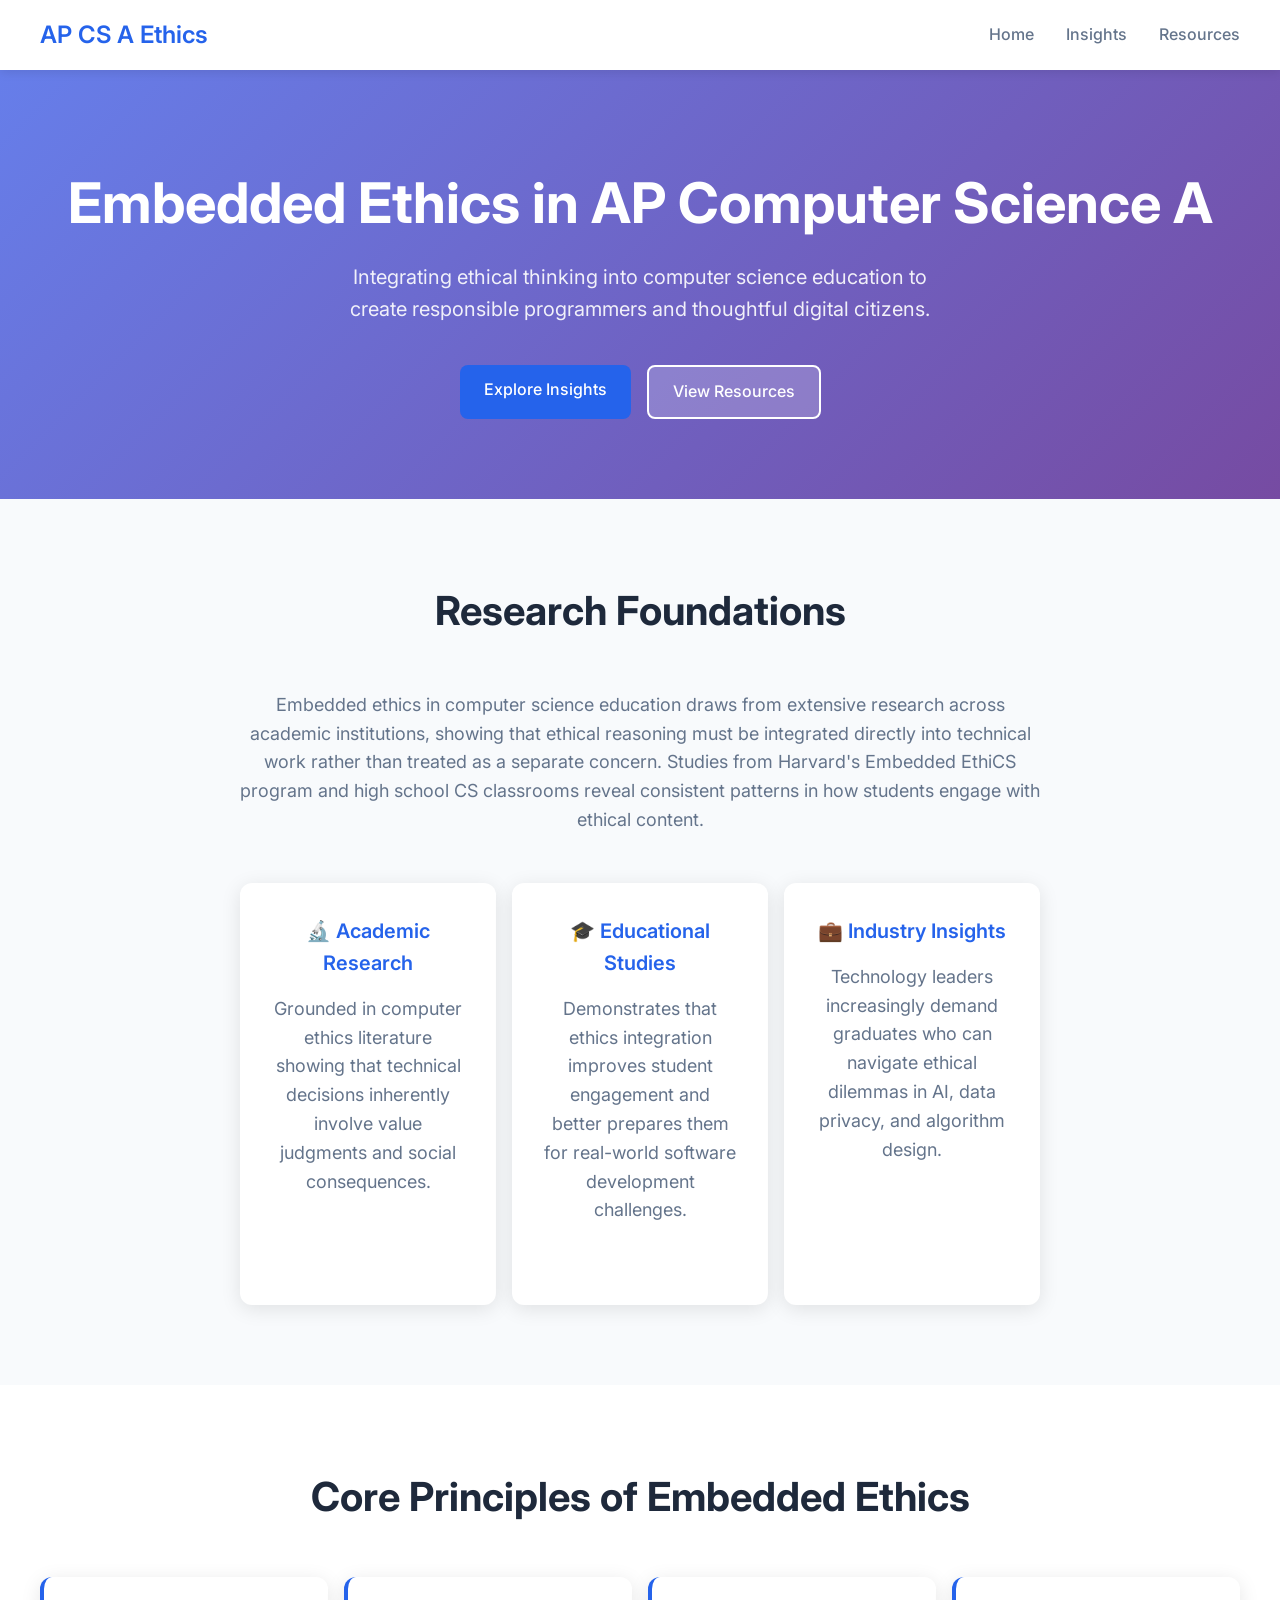
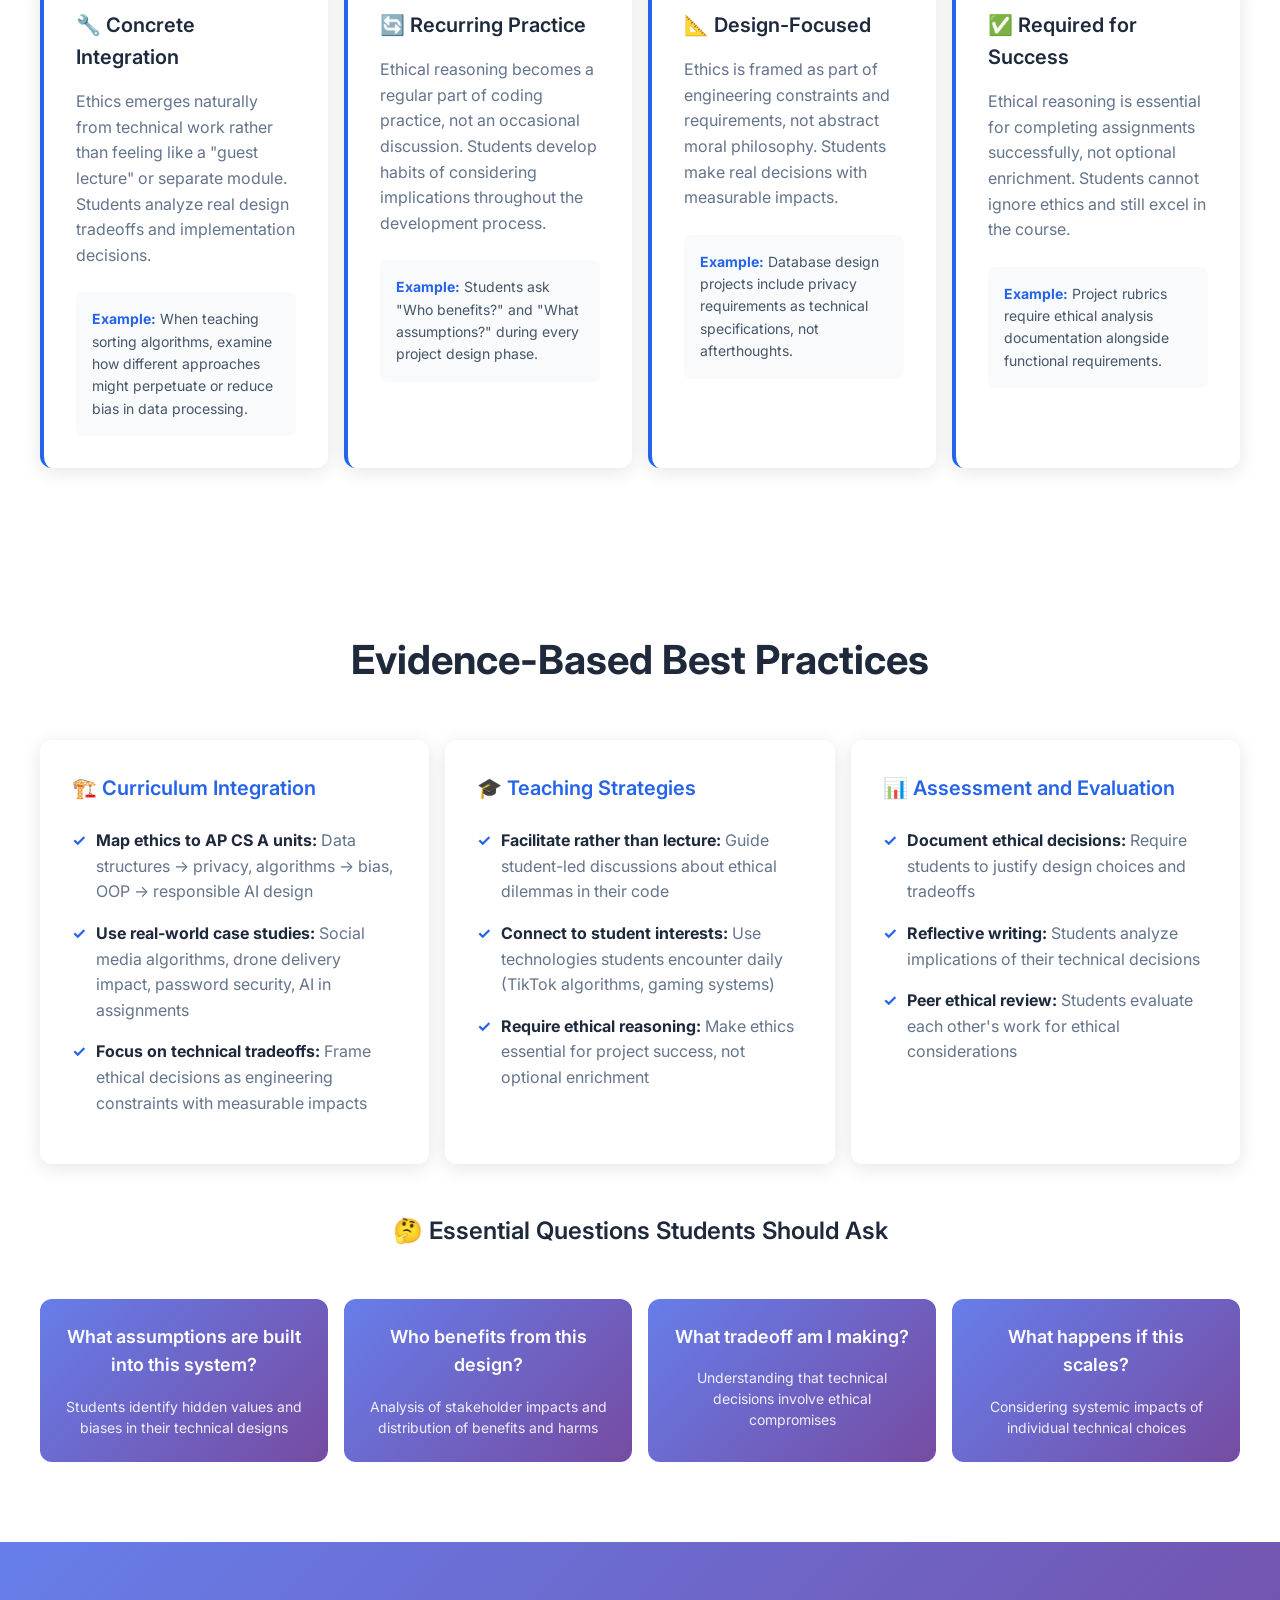
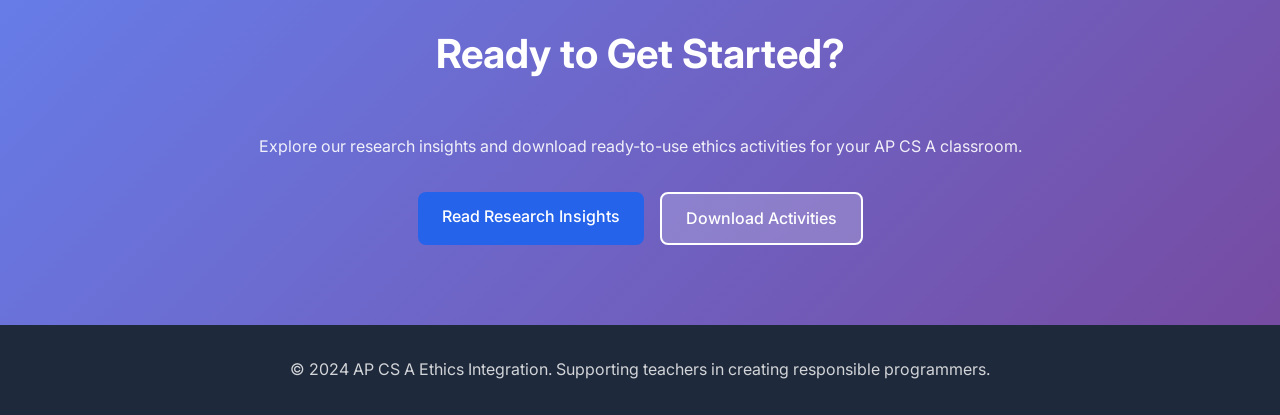
==== index.html @ 69446fdb "Initial commit: AP CS A Ethics website with embedded ethics research and resources - Created respons" ====
<!DOCTYPE html>
<html lang="en">
<head>
    <meta charset="UTF-8">
    <meta name="viewport" content="width=device-width, initial-scale=1.0">
    <title>AP CS A Ethics Integration - Home</title>
    <link rel="stylesheet" href="styles.css">
    <link href="https://fonts.googleapis.com/css2?family=Inter:wght@300;400;500;600;700&display=swap" rel="stylesheet">
</head>
<body>
    <header>
        <nav class="navbar">
            <div class="nav-container">
                <div class="nav-logo">
                    <h1>AP CS A Ethics</h1>
                </div>
                <ul class="nav-menu">
                    <li class="nav-item">
                        <a href="index.html" class="nav-link active">Home</a>
                    </li>
                    <li class="nav-item">
                        <a href="insights.html" class="nav-link">Insights</a>
                    </li>
                    <li class="nav-item">
                        <a href="resources.html" class="nav-link">Resources</a>
                    </li>
                </ul>
                <div class="hamburger">
                    <span class="bar"></span>
                    <span class="bar"></span>
                    <span class="bar"></span>
                </div>
            </div>
        </nav>
    </header>

    <main>
        <section class="hero">
            <div class="container">
                <h1>Embedded Ethics in AP Computer Science A</h1>
                <p>Integrating ethical thinking into computer science education to create responsible programmers and thoughtful digital citizens.</p>
                <div class="hero-buttons">
                    <a href="insights.html" class="btn btn-primary">Explore Insights</a>
                    <a href="resources.html" class="btn btn-secondary">View Resources</a>
                </div>
            </div>
        </section>

        <section class="research-overview">
            <div class="container">
                <h2>Research Foundations</h2>
                <div class="research-content">
                    <p>Embedded ethics in computer science education draws from extensive research across academic institutions, showing that ethical reasoning must be integrated directly into technical work rather than treated as a separate concern. Studies from Harvard's Embedded EthiCS program and high school CS classrooms reveal consistent patterns in how students engage with ethical content.</p>
                    
                    <div class="research-areas">
                        <div class="area-card">
                            <h3>🔬 Academic Research</h3>
                            <p>Grounded in computer ethics literature showing that technical decisions inherently involve value judgments and social consequences.</p>
                        </div>
                        <div class="area-card">
                            <h3>🎓 Educational Studies</h3>
                            <p>Demonstrates that ethics integration improves student engagement and better prepares them for real-world software development challenges.</p>
                        </div>
                        <div class="area-card">
                            <h3>💼 Industry Insights</h3>
                            <p>Technology leaders increasingly demand graduates who can navigate ethical dilemmas in AI, data privacy, and algorithm design.</p>
                        </div>
                    </div>
                </div>
            </div>
        </section>

        <section class="key-principles">
            <div class="container">
                <h2>Core Principles of Embedded Ethics</h2>
                <div class="principles-grid">
                    <div class="principle-card">
                        <h3>🔧 Concrete Integration</h3>
                        <p>Ethics emerges naturally from technical work rather than feeling like a "guest lecture" or separate module. Students analyze real design tradeoffs and implementation decisions.</p>
                        <div class="example">
                            <strong>Example:</strong> When teaching sorting algorithms, examine how different approaches might perpetuate or reduce bias in data processing.
                        </div>
                    </div>
                    
                    <div class="principle-card">
                        <h3>🔄 Recurring Practice</h3>
                        <p>Ethical reasoning becomes a regular part of coding practice, not an occasional discussion. Students develop habits of considering implications throughout the development process.</p>
                        <div class="example">
                            <strong>Example:</strong> Students ask "Who benefits?" and "What assumptions?" during every project design phase.
                        </div>
                    </div>
                    
                    <div class="principle-card">
                        <h3>📐 Design-Focused</h3>
                        <p>Ethics is framed as part of engineering constraints and requirements, not abstract moral philosophy. Students make real decisions with measurable impacts.</p>
                        <div class="example">
                            <strong>Example:</strong> Database design projects include privacy requirements as technical specifications, not afterthoughts.
                        </div>
                    </div>
                    
                    <div class="principle-card">
                        <h3>✅ Required for Success</h3>
                        <p>Ethical reasoning is essential for completing assignments successfully, not optional enrichment. Students cannot ignore ethics and still excel in the course.</p>
                        <div class="example">
                            <strong>Example:</strong> Project rubrics require ethical analysis documentation alongside functional requirements.
                        </div>
                    </div>
                </div>
            </div>
        </section>

        
        <section class="best-practices">
            <div class="container">
                <h2>Evidence-Based Best Practices</h2>
                <div class="practices-content">
                    <div class="practice-category">
                        <h3>🏗️ Curriculum Integration</h3>
                        <ul>
                            <li><strong>Map ethics to AP CS A units:</strong> Data structures → privacy, algorithms → bias, OOP → responsible AI design</li>
                            <li><strong>Use real-world case studies:</strong> Social media algorithms, drone delivery impact, password security, AI in assignments</li>
                            <li><strong>Focus on technical tradeoffs:</strong> Frame ethical decisions as engineering constraints with measurable impacts</li>
                        </ul>
                    </div>
                    
                    <div class="practice-category">
                        <h3>🎓 Teaching Strategies</h3>
                        <ul>
                            <li><strong>Facilitate rather than lecture:</strong> Guide student-led discussions about ethical dilemmas in their code</li>
                            <li><strong>Connect to student interests:</strong> Use technologies students encounter daily (TikTok algorithms, gaming systems)</li>
                            <li><strong>Require ethical reasoning:</strong> Make ethics essential for project success, not optional enrichment</li>
                        </ul>
                    </div>
                    
                    <div class="practice-category">
                        <h3>📊 Assessment and Evaluation</h3>
                        <ul>
                            <li><strong>Document ethical decisions:</strong> Require students to justify design choices and tradeoffs</li>
                            <li><strong>Reflective writing:</strong> Students analyze implications of their technical decisions</li>
                            <li><strong>Peer ethical review:</strong> Students evaluate each other's work for ethical considerations</li>
                        </ul>
                    </div>
                </div>
                
                <div class="essential-questions">
                    <h3>🤔 Essential Questions Students Should Ask</h3>
                    <div class="questions-grid">
                        <div class="question-card">
                            <h4>What assumptions are built into this system?</h4>
                            <p>Students identify hidden values and biases in their technical designs</p>
                        </div>
                        <div class="question-card">
                            <h4>Who benefits from this design?</h4>
                            <p>Analysis of stakeholder impacts and distribution of benefits and harms</p>
                        </div>
                        <div class="question-card">
                            <h4>What tradeoff am I making?</h4>
                            <p>Understanding that technical decisions involve ethical compromises</p>
                        </div>
                        <div class="question-card">
                            <h4>What happens if this scales?</h4>
                            <p>Considering systemic impacts of individual technical choices</p>
                        </div>
                    </div>
                </div>
            </div>
        </section>

        
        <section class="cta">
            <div class="container">
                <h2>Ready to Get Started?</h2>
                <p>Explore our research insights and download ready-to-use ethics activities for your AP CS A classroom.</p>
                <div class="cta-buttons">
                    <a href="insights.html" class="btn btn-primary">Read Research Insights</a>
                    <a href="resources.html" class="btn btn-secondary">Download Activities</a>
                </div>
            </div>
        </section>
    </main>

    <footer>
        <div class="container">
            <p>&copy; 2024 AP CS A Ethics Integration. Supporting teachers in creating responsible programmers.</p>
        </div>
    </footer>

    <script src="script.js"></script>
</body>
</html>
---- styles.css ----
/* Reset and Base Styles */
* {
    margin: 0;
    padding: 0;
    box-sizing: border-box;
}

body {
    font-family: 'Inter', -apple-system, BlinkMacSystemFont, 'Segoe UI', Roboto, sans-serif;
    line-height: 1.6;
    color: #333;
    background-color: #fff;
}

.container {
    max-width: 100%;
    margin: 0;
    padding: 0 40px;
    width: 100%;
}

/* Navigation */
.navbar {
    background: #fff;
    box-shadow: 0 2px 10px rgba(0, 0, 0, 0.1);
    position: sticky;
    top: 0;
    z-index: 1000;
}

.nav-container {
    max-width: 100%;
    margin: 0;
    padding: 0 40px;
    display: flex;
    justify-content: space-between;
    align-items: center;
    height: 70px;
    width: 100%;
}

.nav-logo h1 {
    color: #2563eb;
    font-size: 1.5rem;
    font-weight: 600;
}

.nav-menu {
    display: flex;
    list-style: none;
    gap: 2rem;
}

.nav-link {
    text-decoration: none;
    color: #64748b;
    font-weight: 500;
    transition: color 0.3s ease;
    padding: 0.5rem 0;
}

.nav-link:hover,
.nav-link.active {
    color: #2563eb;
}

.hamburger {
    display: none;
    flex-direction: column;
    cursor: pointer;
}

.bar {
    width: 25px;
    height: 3px;
    background: #333;
    margin: 3px 0;
    transition: 0.3s;
}

/* Hero Section */
.hero {
    background: linear-gradient(135deg, #667eea 0%, #764ba2 100%);
    color: white;
    padding: 100px 0 80px;
    text-align: center;
}

.hero h1 {
    font-size: 3.5rem;
    font-weight: 700;
    margin-bottom: 1.5rem;
    line-height: 1.2;
}

.hero p {
    font-size: 1.25rem;
    margin-bottom: 2.5rem;
    max-width: 600px;
    margin-left: auto;
    margin-right: auto;
    opacity: 0.9;
}

.hero-buttons {
    display: flex;
    gap: 1rem;
    justify-content: center;
    flex-wrap: wrap;
}

/* Buttons */
.btn {
    display: inline-block;
    padding: 12px 24px;
    border-radius: 8px;
    text-decoration: none;
    font-weight: 500;
    transition: all 0.3s ease;
    border: none;
    cursor: pointer;
    font-size: 1rem;
}

.btn-primary {
    background: #2563eb;
    color: white;
}

.btn-primary:hover {
    background: #1d4ed8;
    transform: translateY(-2px);
}

.btn-secondary {
    background: rgba(255, 255, 255, 0.2);
    color: white;
    border: 2px solid white;
}

.btn-secondary:hover {
    background: rgba(255, 255, 255, 0.3);
}

.btn-outline {
    background: transparent;
    color: #2563eb;
    border: 2px solid #2563eb;
}

.btn-outline:hover {
    background: #2563eb;
    color: white;
}

.btn-small {
    padding: 6px 12px;
    font-size: 0.875rem;
}

/* Page Header */
.page-header {
    background: linear-gradient(135deg, #667eea 0%, #764ba2 100%);
    color: white;
    padding: 80px 0 60px;
    text-align: center;
}

.page-header h1 {
    font-size: 2.5rem;
    font-weight: 700;
    margin-bottom: 1rem;
}

.page-header p {
    font-size: 1.125rem;
    max-width: 600px;
    margin: 0 auto;
    opacity: 0.9;
}

/* Sections */
section {
    padding: 80px 0;
}

section h2 {
    font-size: 2.5rem;
    font-weight: 700;
    text-align: center;
    margin-bottom: 3rem;
    color: #1e293b;
}

/* Ethics Grid */
.ethics-grid {
    display: flex;
    justify-content: space-between;
    gap: 1rem;
    margin-top: 3rem;
}

.ethics-grid .ethics-card {
    flex: 1;
}

.ethics-card {
    background: white;
    padding: 2rem;
    border-radius: 12px;
    box-shadow: 0 4px 20px rgba(0, 0, 0, 0.1);
    text-align: center;
    transition: transform 0.3s ease;
}

.ethics-card:hover {
    transform: translateY(-5px);
}

.card-icon {
    font-size: 3rem;
    margin-bottom: 1rem;
}

.ethics-card h3 {
    font-size: 1.5rem;
    font-weight: 600;
    margin-bottom: 1rem;
    color: #1e293b;
}

.ethics-card p {
    color: #64748b;
    line-height: 1.6;
}

/* Benefits Section */
.benefits {
    background: #f8fafc;
}

.benefits-content {
    display: flex;
    justify-content: space-between;
    gap: 4rem;
    align-items: center;
}

.benefits-content .benefits-text {
    flex: 2;
}

.benefits-content .benefits-stats {
    flex: 1;
}

.benefits-text h3 {
    font-size: 1.5rem;
    font-weight: 600;
    margin-bottom: 1rem;
    color: #1e293b;
}

.benefits-text p {
    color: #64748b;
    margin-bottom: 2rem;
    line-height: 1.6;
}

.benefits-stats {
    display: flex;
    flex-direction: column;
    gap: 2rem;
}

.stat {
    text-align: center;
    padding: 1.5rem;
    background: white;
    border-radius: 12px;
    box-shadow: 0 4px 20px rgba(0, 0, 0, 0.1);
}

.stat-number {
    font-size: 2.5rem;
    font-weight: 700;
    color: #2563eb;
    margin-bottom: 0.5rem;
}

.stat-label {
    color: #64748b;
    font-size: 0.875rem;
}

/* Steps */
.steps {
    display: flex;
    justify-content: space-between;
    gap: 1rem;
    margin-top: 3rem;
}

.steps .step {
    flex: 1;
}

.step {
    display: flex;
    align-items: flex-start;
    gap: 1rem;
}

.step-number {
    background: #2563eb;
    color: white;
    width: 40px;
    height: 40px;
    border-radius: 50%;
    display: flex;
    align-items: center;
    justify-content: center;
    font-weight: 600;
    flex-shrink: 0;
}

.step-content h3 {
    font-size: 1.25rem;
    font-weight: 600;
    margin-bottom: 0.5rem;
    color: #1e293b;
}

.step-content p {
    color: #64748b;
    line-height: 1.6;
}

/* CTA Section */
.cta {
    background: linear-gradient(135deg, #667eea 0%, #764ba2 100%);
    color: white;
    text-align: center;
}

.cta h2 {
    color: white;
}

.cta p {
    margin-bottom: 2rem;
    opacity: 0.9;
}

.cta-buttons {
    display: flex;
    gap: 1rem;
    justify-content: center;
    flex-wrap: wrap;
}

/* Research Overview */
.research-overview {
    background: #f8fafc;
}

.research-summary {
    text-align: center;
    max-width: 800px;
    margin: 0 auto;
}

.research-summary p {
    color: #64748b;
    font-size: 1.125rem;
    line-height: 1.6;
    margin-bottom: 3rem;
}

.research-stats {
    display: grid;
    grid-template-columns: repeat(auto-fit, minmax(200px, 1fr));
    gap: 2rem;
    margin-top: 3rem;
}

.stat-item {
    background: white;
    padding: 2rem;
    border-radius: 12px;
    box-shadow: 0 4px 20px rgba(0, 0, 0, 0.1);
    text-align: center;
}

/* Insights Grid */
.insights-grid {
    display: grid !important;
    grid-template-columns: repeat(3, 1fr) !important;
    gap: 1.5rem;
    margin-top: 3rem;
    width: 100%;
    background: red !important;
    min-height: 400px !important;
}

.insights-grid .insight-card {
    background: white !important;
    border: 2px solid blue !important;
}

/* Insight Cards */
.insight-card {
    background: white;
    border-radius: 12px;
    box-shadow: 0 4px 20px rgba(0, 0, 0, 0.1);
    overflow: hidden;
}

.insight-header {
    background: linear-gradient(135deg, #667eea 0%, #764ba2 100%);
    color: white;
    padding: 1.5rem 2rem;
    display: flex;
    justify-content: space-between;
    align-items: center;
}

.insight-header h3 {
    font-size: 1.5rem;
    font-weight: 600;
}

.insight-tag {
    background: rgba(255, 255, 255, 0.2);
    padding: 0.5rem 1rem;
    border-radius: 20px;
    font-size: 0.875rem;
    font-weight: 500;
}

.insight-content {
    padding: 2rem;
}

.insight-content p {
    color: #64748b;
    line-height: 1.6;
    margin-bottom: 1rem;
}

.teacher-quote {
    background: #f8fafc;
    border-left: 4px solid #2563eb;
    padding: 1.5rem;
    margin-top: 1.5rem;
    border-radius: 0 8px 8px 0;
}

.teacher-quote blockquote {
    font-style: italic;
    color: #475569;
    margin-bottom: 1rem;
    line-height: 1.6;
}

.teacher-quote cite {
    color: #2563eb;
    font-weight: 500;
    font-style: normal;
}

/* Challenge/Solution Grid */
.challenge-solution-grid {
    display: grid;
    grid-template-columns: repeat(auto-fit, minmax(300px, 1fr));
    gap: 2rem;
    margin-top: 3rem;
}

.challenge-card {
    background: white;
    padding: 2rem;
    border-radius: 12px;
    box-shadow: 0 4px 20px rgba(0, 0, 0, 0.1);
}

.challenge-card h3 {
    color: #2563eb;
    font-size: 1.25rem;
    font-weight: 600;
    margin-bottom: 1rem;
}

.challenge-card p {
    color: #64748b;
    line-height: 1.6;
    margin-bottom: 0.5rem;
}

.challenge-card p:last-child {
    margin-bottom: 0;
    font-weight: 500;
    color: #1e293b;
}

/* Timeline */
.timeline {
    position: relative;
    max-width: 800px;
    margin: 3rem auto;
}

.timeline::before {
    content: '';
    position: absolute;
    left: 50%;
    top: 0;
    bottom: 0;
    width: 2px;
    background: #e2e8f0;
    transform: translateX(-50%);
}

.timeline-item {
    position: relative;
    margin-bottom: 3rem;
}

.timeline-item:nth-child(odd) .timeline-content {
    margin-right: 50%;
    padding-right: 2rem;
    text-align: right;
}

.timeline-item:nth-child(even) .timeline-content {
    margin-left: 50%;
    padding-left: 2rem;
}

.timeline-marker {
    position: absolute;
    left: 50%;
    top: 0;
    width: 40px;
    height: 40px;
    background: #2563eb;
    color: white;
    border-radius: 50%;
    display: flex;
    align-items: center;
    justify-content: center;
    font-weight: 600;
    transform: translateX(-50%);
    z-index: 1;
}

.timeline-content h3 {
    font-size: 1.25rem;
    font-weight: 600;
    color: #1e293b;
    margin-bottom: 0.5rem;
}

.timeline-content p {
    color: #64748b;
    line-height: 1.6;
}

/* Assignments Grid */
.assignments-grid {
    display: grid;
    grid-template-columns: repeat(auto-fit, minmax(400px, 1fr));
    gap: 2rem;
    margin-top: 3rem;
}

.assignment-card {
    background: white;
    border-radius: 12px;
    box-shadow: 0 4px 20px rgba(0, 0, 0, 0.1);
    overflow: hidden;
}

.assignment-header {
    background: linear-gradient(135deg, #667eea 0%, #764ba2 100%);
    color: white;
    padding: 1.5rem;
}

.assignment-header h3 {
    font-size: 1.25rem;
    font-weight: 600;
    margin-bottom: 0.5rem;
}

.assignment-level,
.assignment-duration {
    display: inline-block;
    background: rgba(255, 255, 255, 0.2);
    padding: 0.25rem 0.75rem;
    border-radius: 12px;
    font-size: 0.875rem;
    margin-right: 0.5rem;
    margin-top: 0.25rem;
}

.assignment-content {
    padding: 1.5rem;
}

.assignment-description {
    margin-bottom: 1.5rem;
}

.assignment-description p {
    color: #64748b;
    line-height: 1.6;
}

.assignment-topics,
.assignment-ethics {
    margin-bottom: 1.5rem;
}

.assignment-topics h4,
.assignment-ethics h4 {
    font-size: 1rem;
    font-weight: 600;
    color: #1e293b;
    margin-bottom: 0.5rem;
}

.assignment-topics ul,
.assignment-ethics ul {
    list-style: none;
    padding: 0;
}

.assignment-topics li,
.assignment-ethics li {
    color: #64748b;
    padding: 0.25rem 0;
    position: relative;
    padding-left: 1.5rem;
}

.assignment-topics li::before,
.assignment-ethics li::before {
    content: '•';
    position: absolute;
    left: 0;
    color: #2563eb;
}

.assignment-download {
    display: flex;
    gap: 1rem;
    flex-wrap: wrap;
}

/* Resources Grid */
.resources-grid {
    display: grid;
    grid-template-columns: repeat(auto-fit, minmax(300px, 1fr));
    gap: 2rem;
    margin-top: 3rem;
}

.resource-card {
    background: white;
    padding: 2rem;
    border-radius: 12px;
    box-shadow: 0 4px 20px rgba(0, 0, 0, 0.1);
    text-align: center;
    transition: transform 0.3s ease;
}

.resource-card:hover {
    transform: translateY(-5px);
}

.resource-icon {
    font-size: 3rem;
    margin-bottom: 1rem;
}

.resource-card h3 {
    font-size: 1.25rem;
    font-weight: 600;
    margin-bottom: 1rem;
    color: #1e293b;
}

.resource-card p {
    color: #64748b;
    line-height: 1.6;
    margin-bottom: 1.5rem;
}


/* Next Steps */
.next-steps {
    background: linear-gradient(135deg, #667eea 0%, #764ba2 100%);
    color: white;
    text-align: center;
}

.next-steps h2 {
    color: white;
}

.next-steps p {
    margin-bottom: 2rem;
    opacity: 0.9;
}

/* Core Takeaway Section */
.core-takeaway {
    background: linear-gradient(135deg, #667eea 0%, #764ba2 100%);
    color: white;
    padding: 100px 0;
}

.takeaway-content {
    text-align: center;
    max-width: 900px;
    margin: 0 auto;
}

.takeaway-quote {
    font-size: 2rem;
    font-weight: 700;
    line-height: 1.3;
    margin-bottom: 3rem;
}

.takeaway-explanation p {
    font-size: 1.25rem;
    margin-bottom: 2rem;
    opacity: 0.9;
}

.key-questions {
    background: rgba(255, 255, 255, 0.1);
    padding: 2rem;
    border-radius: 12px;
    margin-bottom: 3rem;
}

.key-questions h3 {
    font-size: 1.5rem;
    margin-bottom: 1.5rem;
}

.key-questions ul {
    list-style: none;
    padding: 0;
}

.key-questions li {
    font-size: 1.125rem;
    margin-bottom: 0.75rem;
    padding-left: 1.5rem;
    position: relative;
}

.key-questions li::before {
    content: '❓';
    position: absolute;
    left: 0;
}

.implementation-principles h3 {
    font-size: 1.5rem;
    margin-bottom: 2rem;
}

.principles-grid {
    display: grid;
    grid-template-columns: repeat(auto-fit, minmax(200px, 1fr));
    gap: 1.5rem;
}

.principle {
    background: rgba(255, 255, 255, 0.1);
    padding: 1.5rem;
    border-radius: 12px;
    text-align: center;
}

.principle h4 {
    font-size: 1.25rem;
    margin-bottom: 0.5rem;
}

.principle p {
    font-size: 0.875rem;
    opacity: 0.9;
}

/* Practical Examples Section */
.practical-examples {
    background: #f8fafc;
}

.examples-grid {
    display: grid;
    grid-template-columns: repeat(auto-fit, minmax(400px, 1fr));
    gap: 2rem;
    margin-bottom: 3rem;
}

.example-card {
    background: white;
    padding: 2rem;
    border-radius: 12px;
    box-shadow: 0 4px 20px rgba(0, 0, 0, 0.1);
}

.example-card h3 {
    font-size: 1.5rem;
    font-weight: 600;
    color: #2563eb;
    margin-bottom: 1.5rem;
}

.example-content p {
    color: #64748b;
    line-height: 1.6;
    margin-bottom: 1rem;
}

.example-content p:last-child {
    margin-bottom: 0;
}

.success-factors {
    background: white;
    padding: 2rem;
    border-radius: 12px;
    box-shadow: 0 4px 20px rgba(0, 0, 0, 0.1);
}

.success-factors h3 {
    font-size: 1.5rem;
    font-weight: 600;
    color: #1e293b;
    margin-bottom: 2rem;
    text-align: center;
}

.factors-grid {
    display: grid;
    grid-template-columns: repeat(auto-fit, minmax(250px, 1fr));
    gap: 1.5rem;
}

.factor {
    text-align: center;
    padding: 1.5rem;
}

.factor h4 {
    font-size: 1.125rem;
    font-weight: 600;
    color: #2563eb;
    margin-bottom: 0.75rem;
}

.factor p {
    color: #64748b;
    line-height: 1.6;
    font-size: 0.875rem;
}

/* Footer */
footer {
    background: #1e293b;
    color: white;
    padding: 2rem 0;
    text-align: center;
}

footer p {
    opacity: 0.8;
}

/* Research Overview Section */
.research-overview {
    padding: 80px 0;
    background: #f8fafc;
}

.research-content {
    text-align: center;
    max-width: 800px;
    margin: 0 auto;
}

.research-content p {
    font-size: 1.125rem;
    color: #64748b;
    line-height: 1.6;
    margin-bottom: 3rem;
}

.research-areas {
    display: flex;
    justify-content: space-between;
    gap: 1rem;
    margin-top: 3rem;
}

.research-areas .area-card {
    flex: 1;
}

.area-card {
    background: white;
    padding: 2rem;
    border-radius: 12px;
    box-shadow: 0 4px 20px rgba(0, 0, 0, 0.1);
    text-align: center;
    transition: transform 0.3s ease;
}

.area-card:hover {
    transform: translateY(-5px);
}

.area-card h3 {
    font-size: 1.25rem;
    font-weight: 600;
    color: #2563eb;
    margin-bottom: 1rem;
}

.area-card p {
    color: #64748b;
    line-height: 1.6;
}

/* Key Principles Section */
.key-principles {
    padding: 80px 0;
}

.principles-grid {
    display: flex;
    justify-content: space-between;
    gap: 1rem;
    margin-top: 3rem;
}

.principles-grid .principle-card {
    flex: 1;
}

.principle-card {
    background: white;
    padding: 2rem;
    border-radius: 12px;
    box-shadow: 0 4px 20px rgba(0, 0, 0, 0.1);
    border-left: 4px solid #2563eb;
}

.principle-card h3 {
    font-size: 1.25rem;
    font-weight: 600;
    color: #1e293b;
    margin-bottom: 1rem;
}

.principle-card p {
    color: #64748b;
    line-height: 1.6;
    margin-bottom: 1.5rem;
}

.example {
    background: #f8fafc;
    padding: 1rem;
    border-radius: 8px;
    font-size: 0.875rem;
    color: #475569;
}

.example strong {
    color: #2563eb;
}

/* Research Findings Section */
.research-findings {
    padding: 80px 0;
    background: #f8fafc;
}

.findings-grid {
    display: grid;
    grid-template-columns: repeat(3, 1fr);
    gap: 1.5rem;
    margin-top: 3rem;
}

.findings-grid .finding-card {
    width: 100%;
}

.finding-card {
    background: white;
    padding: 2rem;
    border-radius: 12px;
    box-shadow: 0 4px 20px rgba(0, 0, 0, 0.1);
}

.finding-card h3 {
    font-size: 1.25rem;
    font-weight: 600;
    color: #2563eb;
    margin-bottom: 1rem;
}

.finding-card p {
    color: #64748b;
    line-height: 1.6;
    margin-bottom: 1.5rem;
}

.evidence {
    background: #f8fafc;
    padding: 1rem;
    border-radius: 8px;
    font-size: 0.875rem;
    color: #475569;
}

.evidence strong {
    color: #1e293b;
}

/* Best Practices Section */
.best-practices {
    padding: 80px 0;
}

.practices-content {
    display: flex;
    justify-content: space-between;
    gap: 1rem;
    margin-bottom: 3rem;
}

.practices-content .practice-category {
    flex: 1;
}

.practice-category {
    background: white;
    padding: 2rem;
    border-radius: 12px;
    box-shadow: 0 4px 20px rgba(0, 0, 0, 0.1);
}

.practice-category h3 {
    font-size: 1.25rem;
    font-weight: 600;
    color: #2563eb;
    margin-bottom: 1.5rem;
}

.practice-category ul {
    list-style: none;
    padding: 0;
}

.practice-category li {
    color: #64748b;
    margin-bottom: 1rem;
    padding-left: 1.5rem;
    position: relative;
    line-height: 1.6;
}

.practice-category li::before {
    content: '✓';
    position: absolute;
    left: 0;
    color: #2563eb;
    font-weight: bold;
}

.practice-category li strong {
    color: #1e293b;
}

.essential-questions {
    margin-top: 3rem;
}

.essential-questions h3 {
    text-align: center;
    font-size: 1.5rem;
    font-weight: 600;
    color: #1e293b;
    margin-bottom: 2rem;
}

.questions-grid {
    display: flex;
    justify-content: space-between;
    gap: 1rem;
    margin-top: 3rem;
}

.questions-grid .question-card {
    flex: 1;
}

.question-card {
    background: linear-gradient(135deg, #667eea 0%, #764ba2 100%);
    color: white;
    padding: 1.5rem;
    border-radius: 12px;
    text-align: center;
}

.question-card h4 {
    font-size: 1.125rem;
    font-weight: 600;
    margin-bottom: 1rem;
}

.question-card p {
    font-size: 0.875rem;
    opacity: 0.9;
    line-height: 1.5;
}


/* Responsive Design */
@media (max-width: 768px) {
    .container {
        padding: 0 20px;
    }
    
    .nav-container {
        padding: 0 20px;
    }
    
    .hamburger {
        display: flex;
    }
    
    .nav-menu {
        position: fixed;
        left: -100%;
        top: 70px;
        flex-direction: column;
        background-color: white;
        width: 100%;
        text-align: center;
        transition: 0.3s;
        box-shadow: 0 10px 27px rgba(0, 0, 0, 0.05);
        padding: 2rem 0;
    }
    
    .nav-menu.active {
        left: 0;
    }
    
    .hero h1 {
        font-size: 2.5rem;
    }
    
    .hero p {
        font-size: 1.125rem;
    }
    
    .benefits-content,
    .support-content {
        grid-template-columns: 1fr;
        gap: 2rem;
    }
    
    .assignments-grid {
        grid-template-columns: 1fr;
    }
    
    .timeline::before {
        left: 30px;
    }
    
    .timeline-item:nth-child(odd) .timeline-content,
    .timeline-item:nth-child(even) .timeline-content {
        margin-left: 60px;
        margin-right: 0;
        padding-left: 0;
        padding-right: 0;
        text-align: left;
    }
    
    .timeline-marker {
        left: 30px;
    }
    
    .research-stats {
        grid-template-columns: 1fr;
    }
    
    .challenge-solution-grid {
        grid-template-columns: 1fr;
    }
    
    .resources-grid {
        grid-template-columns: 1fr;
    }
    
    .examples-grid {
        grid-template-columns: 1fr;
    }
    
    .principles-grid {
        grid-template-columns: repeat(2, 1fr);
    }
    
    .factors-grid {
        grid-template-columns: repeat(2, 1fr);
    }
    
    .research-areas {
        grid-template-columns: 1fr;
    }
    
    .findings-grid {
        grid-template-columns: repeat(2, 1fr);
    }
    
    .insights-grid {
        grid-template-columns: repeat(2, 1fr);
    }
    
    .practices-content {
        grid-template-columns: 1fr;
    }
    
    .questions-grid {
        grid-template-columns: repeat(2, 1fr);
    }
    
    .takeaway-quote {
        font-size: 1.5rem;
    }
    
    .core-takeaway {
        padding: 60px 0;
    }
}

@media (max-width: 480px) {
    .container {
        padding: 0 15px;
    }
    
    .hero {
        padding: 60px 0 40px;
    }
    
    .hero h1 {
        font-size: 2rem;
    }
    
    section {
        padding: 60px 0;
    }
    
    section h2 {
        font-size: 2rem;
    }
    
    .page-header {
        padding: 60px 0 40px;
    }
    
    .page-header h1 {
        font-size: 2rem;
    }
    
    .ethics-grid,
    .steps,
    .challenge-solution-grid,
    .resources-grid,
    .examples-grid {
        grid-template-columns: 1fr;
    }
    
    .principles-grid,
    .factors-grid,
    .questions-grid,
    .findings-grid,
    .insights-grid {
        grid-template-columns: 1fr;
    }
    
    .hero-buttons,
    .cta-buttons {
        flex-direction: column;
        align-items: center;
    }
    
    .btn {
        width: 100%;
        max-width: 250px;
    }
    
    .takeaway-quote {
        font-size: 1.25rem;
    }
    
    .core-takeaway {
        padding: 40px 0;
    }
    
    .key-questions {
        padding: 1.5rem;
    }
    
    .principle,
    .factor {
        padding: 1rem;
    }
}
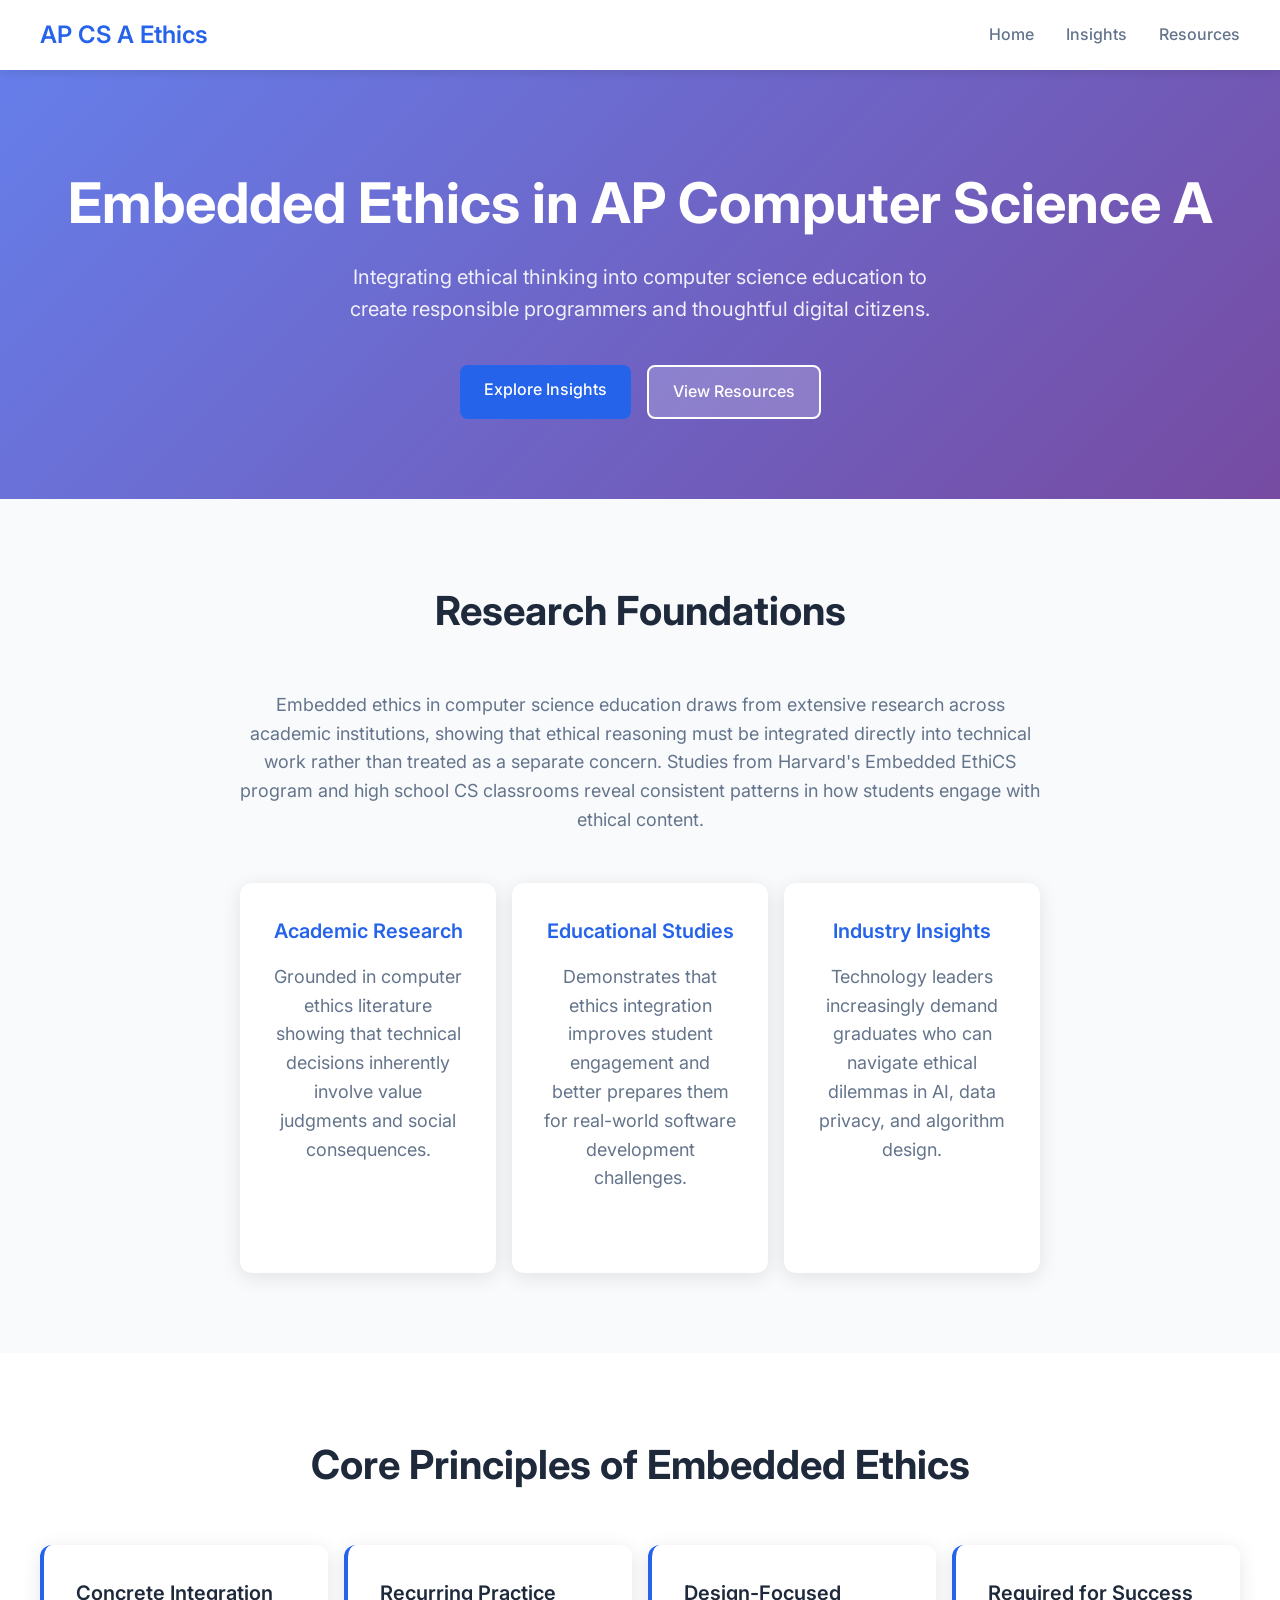
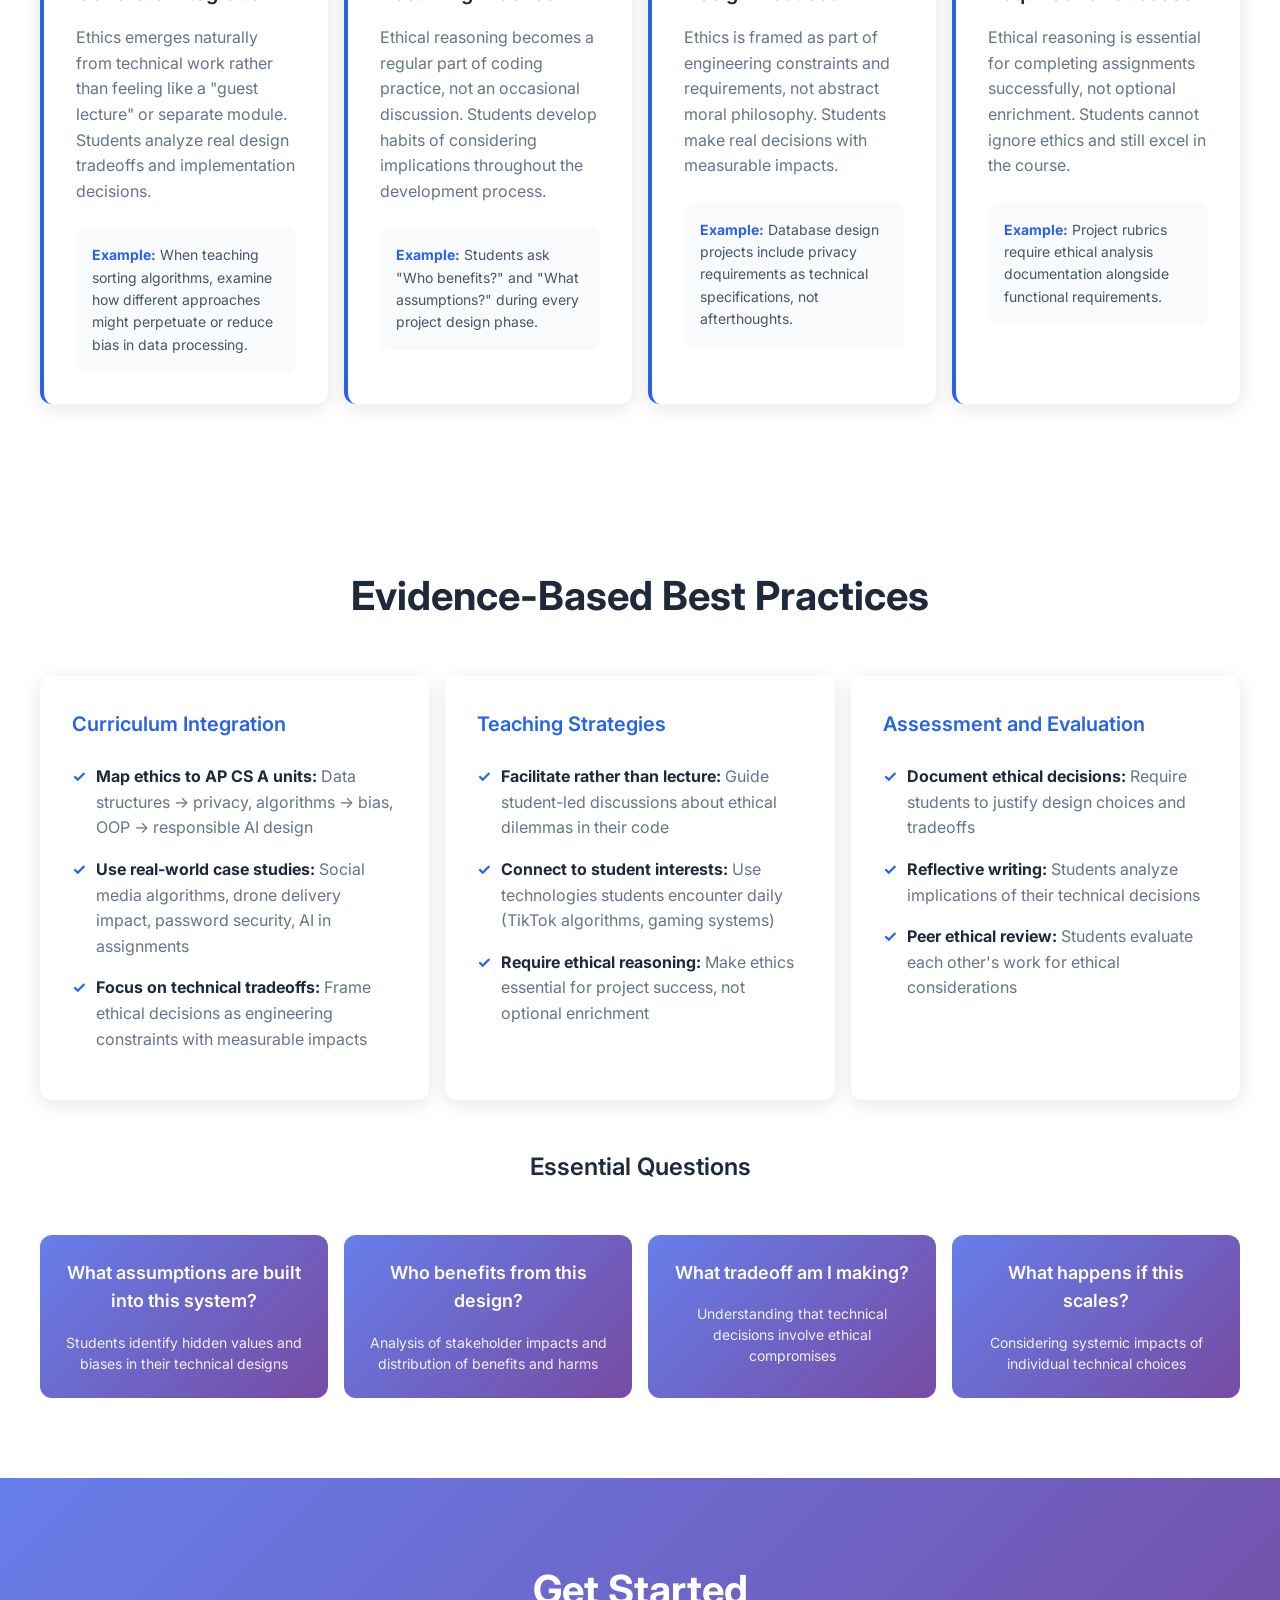
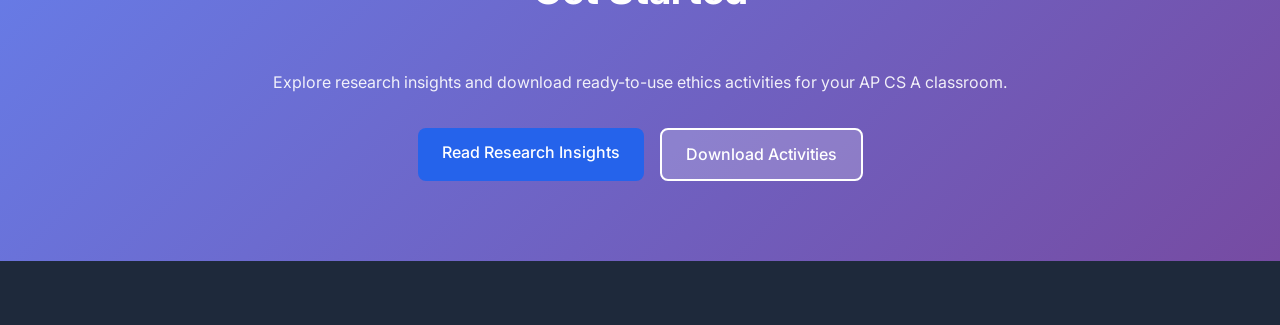
==== commit 1c6f27e3: "Remove all emojis from headings for cleaner appearance - Removed emojis from index.html research are" ====
--- a/index.html
+++ b/index.html
@@ -54,15 +54,15 @@
                     
                     <div class="research-areas">
                         <div class="area-card">
-                            <h3>🔬 Academic Research</h3>
+                            <h3>Academic Research</h3>
                             <p>Grounded in computer ethics literature showing that technical decisions inherently involve value judgments and social consequences.</p>
                         </div>
                         <div class="area-card">
-                            <h3>🎓 Educational Studies</h3>
+                            <h3>Educational Studies</h3>
                             <p>Demonstrates that ethics integration improves student engagement and better prepares them for real-world software development challenges.</p>
                         </div>
                         <div class="area-card">
-                            <h3>💼 Industry Insights</h3>
+                            <h3>Industry Insights</h3>
                             <p>Technology leaders increasingly demand graduates who can navigate ethical dilemmas in AI, data privacy, and algorithm design.</p>
                         </div>
                     </div>
@@ -75,7 +75,7 @@
                 <h2>Core Principles of Embedded Ethics</h2>
                 <div class="principles-grid">
                     <div class="principle-card">
-                        <h3>🔧 Concrete Integration</h3>
+                        <h3>Concrete Integration</h3>
                         <p>Ethics emerges naturally from technical work rather than feeling like a "guest lecture" or separate module. Students analyze real design tradeoffs and implementation decisions.</p>
                         <div class="example">
                             <strong>Example:</strong> When teaching sorting algorithms, examine how different approaches might perpetuate or reduce bias in data processing.
@@ -83,7 +83,7 @@
                     </div>
                     
                     <div class="principle-card">
-                        <h3>🔄 Recurring Practice</h3>
+                        <h3>Recurring Practice</h3>
                         <p>Ethical reasoning becomes a regular part of coding practice, not an occasional discussion. Students develop habits of considering implications throughout the development process.</p>
                         <div class="example">
                             <strong>Example:</strong> Students ask "Who benefits?" and "What assumptions?" during every project design phase.
@@ -91,7 +91,7 @@
                     </div>
                     
                     <div class="principle-card">
-                        <h3>📐 Design-Focused</h3>
+                        <h3>Design-Focused</h3>
                         <p>Ethics is framed as part of engineering constraints and requirements, not abstract moral philosophy. Students make real decisions with measurable impacts.</p>
                         <div class="example">
                             <strong>Example:</strong> Database design projects include privacy requirements as technical specifications, not afterthoughts.
@@ -99,7 +99,7 @@
                     </div>
                     
                     <div class="principle-card">
-                        <h3>✅ Required for Success</h3>
+                        <h3>Required for Success</h3>
                         <p>Ethical reasoning is essential for completing assignments successfully, not optional enrichment. Students cannot ignore ethics and still excel in the course.</p>
                         <div class="example">
                             <strong>Example:</strong> Project rubrics require ethical analysis documentation alongside functional requirements.
@@ -115,7 +115,7 @@
                 <h2>Evidence-Based Best Practices</h2>
                 <div class="practices-content">
                     <div class="practice-category">
-                        <h3>🏗️ Curriculum Integration</h3>
+                        <h3>Curriculum Integration</h3>
                         <ul>
                             <li><strong>Map ethics to AP CS A units:</strong> Data structures → privacy, algorithms → bias, OOP → responsible AI design</li>
                             <li><strong>Use real-world case studies:</strong> Social media algorithms, drone delivery impact, password security, AI in assignments</li>
@@ -124,7 +124,7 @@
                     </div>
                     
                     <div class="practice-category">
-                        <h3>🎓 Teaching Strategies</h3>
+                        <h3>Teaching Strategies</h3>
                         <ul>
                             <li><strong>Facilitate rather than lecture:</strong> Guide student-led discussions about ethical dilemmas in their code</li>
                             <li><strong>Connect to student interests:</strong> Use technologies students encounter daily (TikTok algorithms, gaming systems)</li>
@@ -133,7 +133,7 @@
                     </div>
                     
                     <div class="practice-category">
-                        <h3>📊 Assessment and Evaluation</h3>
+                        <h3>Assessment and Evaluation</h3>
                         <ul>
                             <li><strong>Document ethical decisions:</strong> Require students to justify design choices and tradeoffs</li>
                             <li><strong>Reflective writing:</strong> Students analyze implications of their technical decisions</li>
@@ -143,7 +143,7 @@
                 </div>
                 
                 <div class="essential-questions">
-                    <h3>🤔 Essential Questions Students Should Ask</h3>
+                    <h3>Essential Questions</h3>
                     <div class="questions-grid">
                         <div class="question-card">
                             <h4>What assumptions are built into this system?</h4>
@@ -169,8 +169,8 @@
         
         <section class="cta">
             <div class="container">
-                <h2>Ready to Get Started?</h2>
-                <p>Explore our research insights and download ready-to-use ethics activities for your AP CS A classroom.</p>
+                <h2>Get Started</h2>
+                <p>Explore research insights and download ready-to-use ethics activities for your AP CS A classroom.</p>
                 <div class="cta-buttons">
                     <a href="insights.html" class="btn btn-primary">Read Research Insights</a>
                     <a href="resources.html" class="btn btn-secondary">Download Activities</a>
@@ -181,7 +181,6 @@
 
     <footer>
         <div class="container">
-            <p>&copy; 2024 AP CS A Ethics Integration. Supporting teachers in creating responsible programmers.</p>
         </div>
     </footer>
 
--- a/styles.css
+++ b/styles.css
@@ -394,18 +394,11 @@
 
 /* Insights Grid */
 .insights-grid {
-    display: grid !important;
-    grid-template-columns: repeat(3, 1fr) !important;
+    display: grid;
+    grid-template-columns: repeat(3, 1fr);
     gap: 1.5rem;
     margin-top: 3rem;
     width: 100%;
-    background: red !important;
-    min-height: 400px !important;
-}
-
-.insights-grid .insight-card {
-    background: white !important;
-    border: 2px solid blue !important;
 }
 
 /* Insight Cards */
